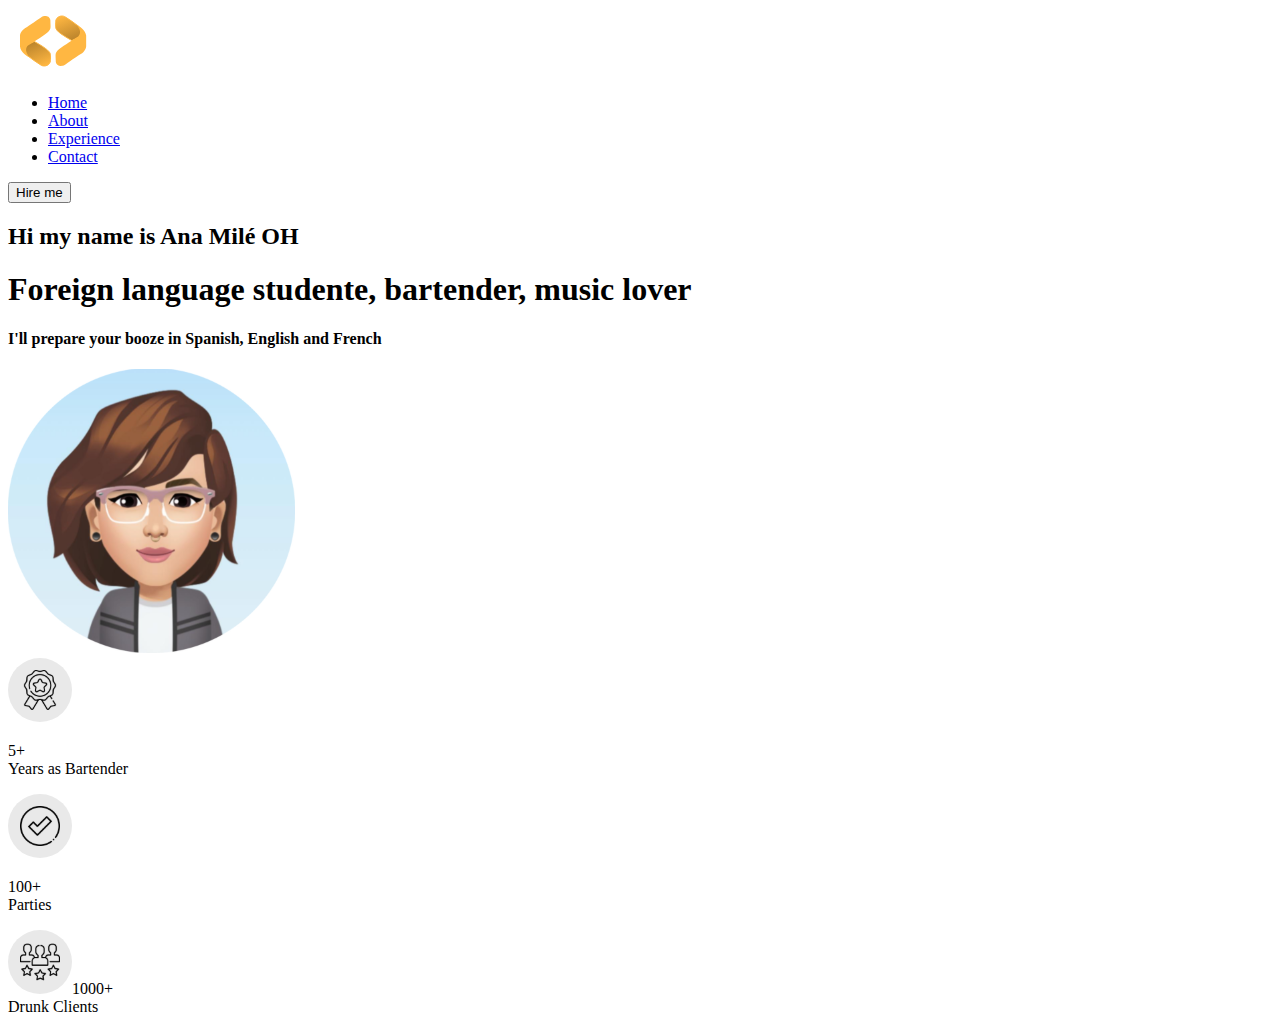
==== index.html @ d3a01eac "Structure of my first CV" ====
<!DOCTYPE html>
<html lang="en">

<head>
    <meta charset="UTF-8">
    <meta http-equiv="X-UA-Compatible" content="IE=edge">
    <meta name="viewport" content="width=device-width, initial-scale=1.0">
    <title>My CV</title>

</head>

<body>
    <header>
        <img src="./img/Frame 7.svg" alt="">
        <nav>
            <ul>
                <li><a href="./Home.html">Home</a></li>
                <li><a href="./About.html">About</a></li>
                <li><a href="./Experience.html">Experience</a></li>
                <li><a href="./Contact.html">Contact</a></li>
            </ul>
        
        </nav>
        <button>Hire me</button>
      
        
    </header>
<h2>Hi my name is Ana Milé OH</h2>
<h1>Foreign language studente, bartender, music lover</h1>
<h4>I'll prepare your booze in Spanish, English and French</h4>
<img src="./img/Avatar.svg" alt="">
<div><img src="./img/Icono 1.svg" alt=""><p>5+ <br> Years as Bartender</p></div>
<div><img src="./img/Icono 2.svg" alt=""><p>100+ <br> Parties</p></div>
<div><img src="./img/Icono 3.svg" alt="">1000+ <br> Drunk Clients</div>
</body>

</html>
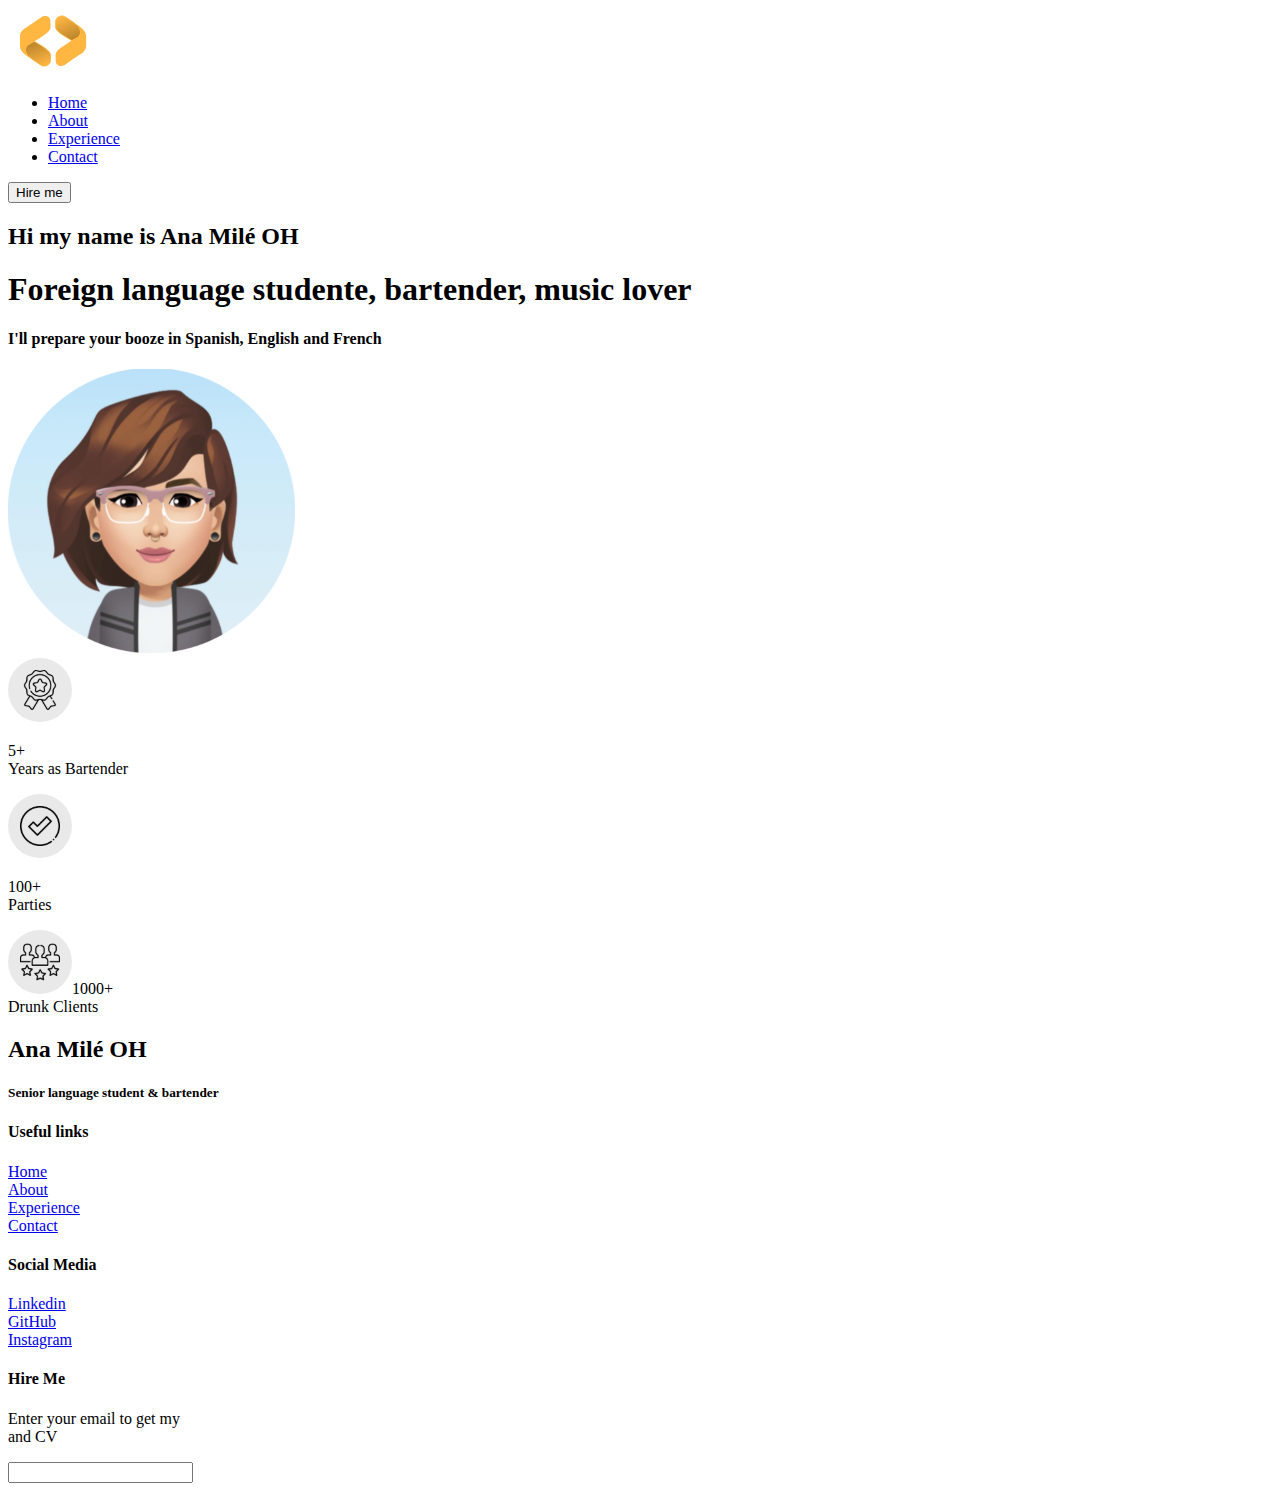
==== commit 1968f245: "Pending changes" ====
--- a/index.html
+++ b/index.html
@@ -19,19 +19,78 @@
                 <li><a href="./Experience.html">Experience</a></li>
                 <li><a href="./Contact.html">Contact</a></li>
             </ul>
-        
+
         </nav>
         <button>Hire me</button>
-      
-        
+
+
     </header>
-<h2>Hi my name is Ana Milé OH</h2>
-<h1>Foreign language studente, bartender, music lover</h1>
-<h4>I'll prepare your booze in Spanish, English and French</h4>
-<img src="./img/Avatar.svg" alt="">
-<div><img src="./img/Icono 1.svg" alt=""><p>5+ <br> Years as Bartender</p></div>
-<div><img src="./img/Icono 2.svg" alt=""><p>100+ <br> Parties</p></div>
-<div><img src="./img/Icono 3.svg" alt="">1000+ <br> Drunk Clients</div>
+    <h2>Hi my name is Ana Milé OH</h2>
+    <h1>Foreign language studente, bartender, music lover</h1>
+    <h4>I'll prepare your booze in Spanish, English and French</h4>
+    <img src="./img/Avatar.svg" alt="">
+    <div><img src="./img/Icono 1.svg" alt="">
+        <p>5+ <br> Years as Bartender</p>
+    </div>
+    <div><img src="./img/Icono 2.svg" alt="">
+        <p>100+ <br> Parties</p>
+    </div>
+    <div><img src="./img/Icono 3.svg" alt="">1000+ <br> Drunk Clients</div>
+
+    <footer>
+        <div> <span>
+                <h2>Ana Milé OH</h2>
+            </span>
+            <p>
+            <h5>Senior language student & bartender</h5>
+            </p>
+
+        </div>
+        <div>
+            <span>
+                <h4>Useful links</h4>
+            </span>
+            <li><a href="./Home.html">Home</a></li>
+            <li><a href="./About.html">About</a></li>
+            <li><a href="./Experience.html">Experience</a></li>
+            <li><a href="./Contact.html">Contact</a></li>
+        </div>
+
+        <div>
+            <span>
+                <h4>Social Media</h4>
+            </span>
+        </div>
+
+        <div>
+            <li><a href="./Home.html">Linkedin</a></li>
+            <li><a href="./About.html">GitHub</a></li>
+            <li><a href="./Experience.html">Instagram</a></li>
+
+        </div>
+
+        <div> <span>
+                <h4>Hire Me</h4>
+            </span>
+            <p> Enter your email to get my <br>
+            and CV</p>
+
+            <input type="email">
+             
+            <img src="" alt="">
+
+
+
+        </div>
+
+
+
+
+
+
+
+
+    </footer>
 </body>
 
 </html>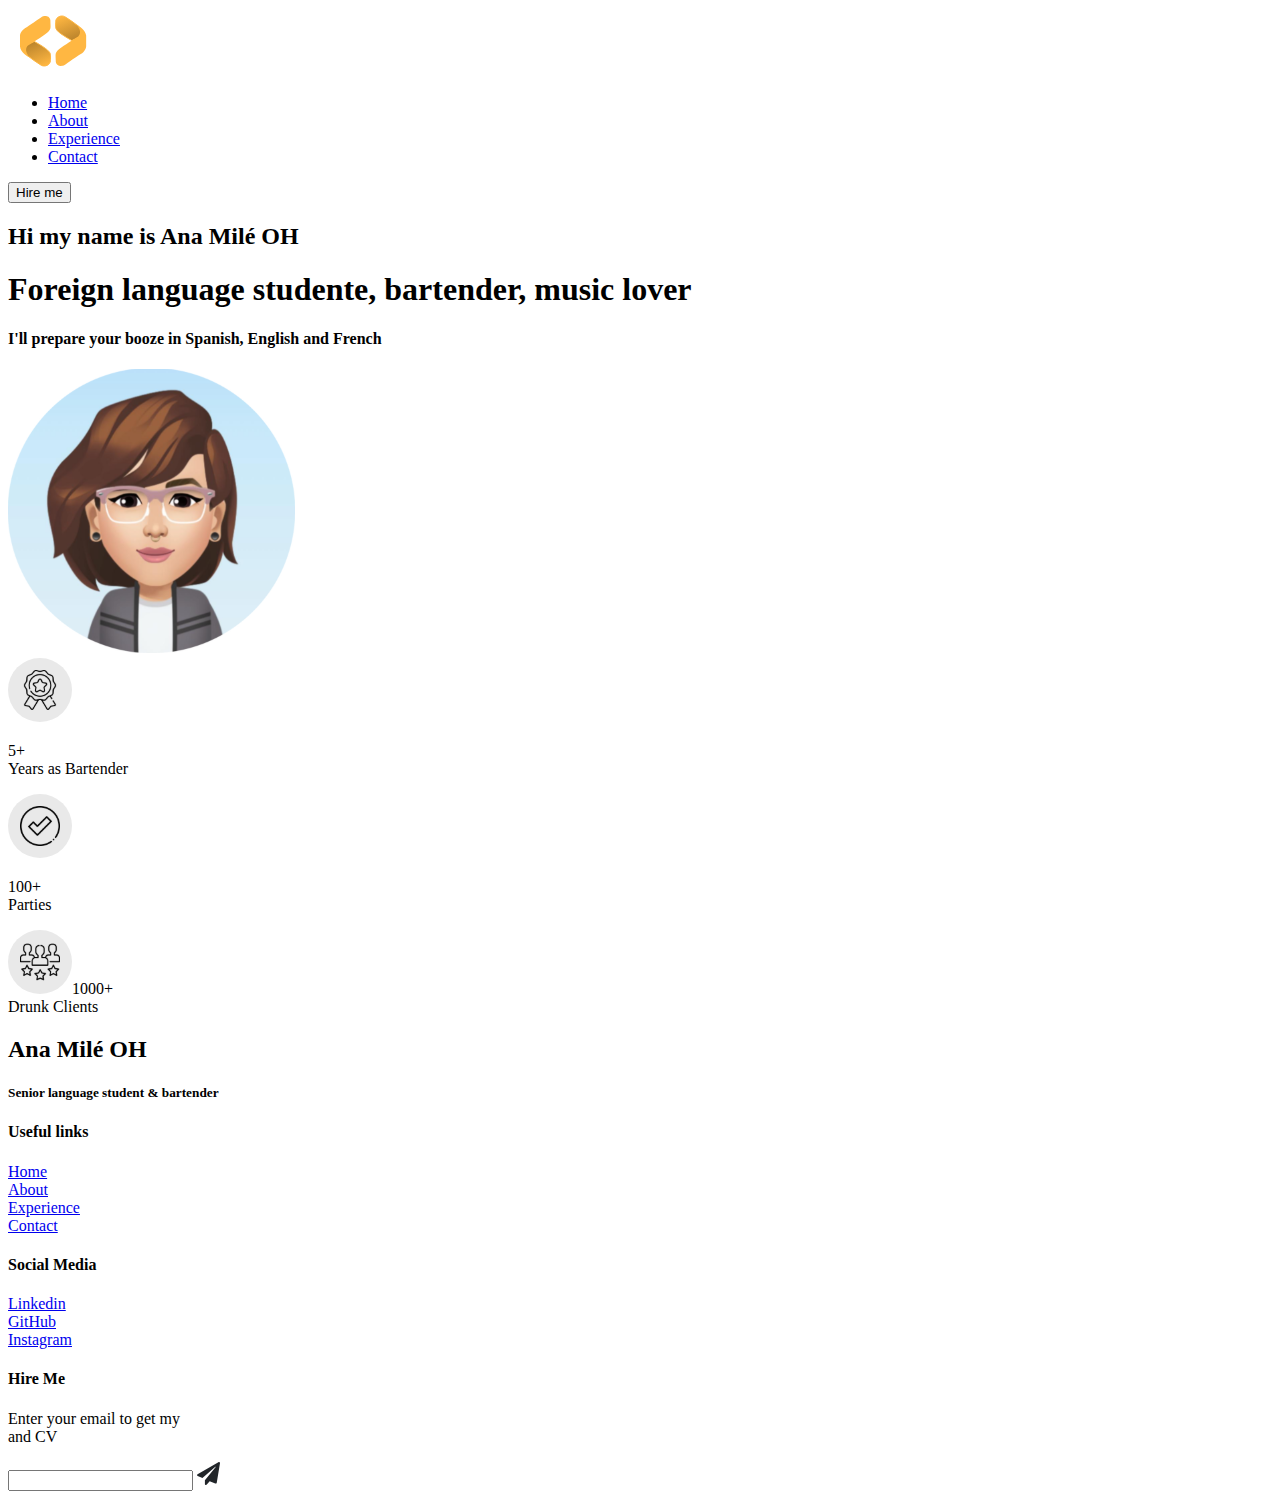
==== commit b585fca2: "My CV updated" ====
--- a/index.html
+++ b/index.html
@@ -73,11 +73,11 @@
                 <h4>Hire Me</h4>
             </span>
             <p> Enter your email to get my <br>
-            and CV</p>
+                and CV</p>
 
             <input type="email">
-             
-            <img src="" alt="">
+
+            <img src="./img/Icono 4.svg" alt="">
 
 
 
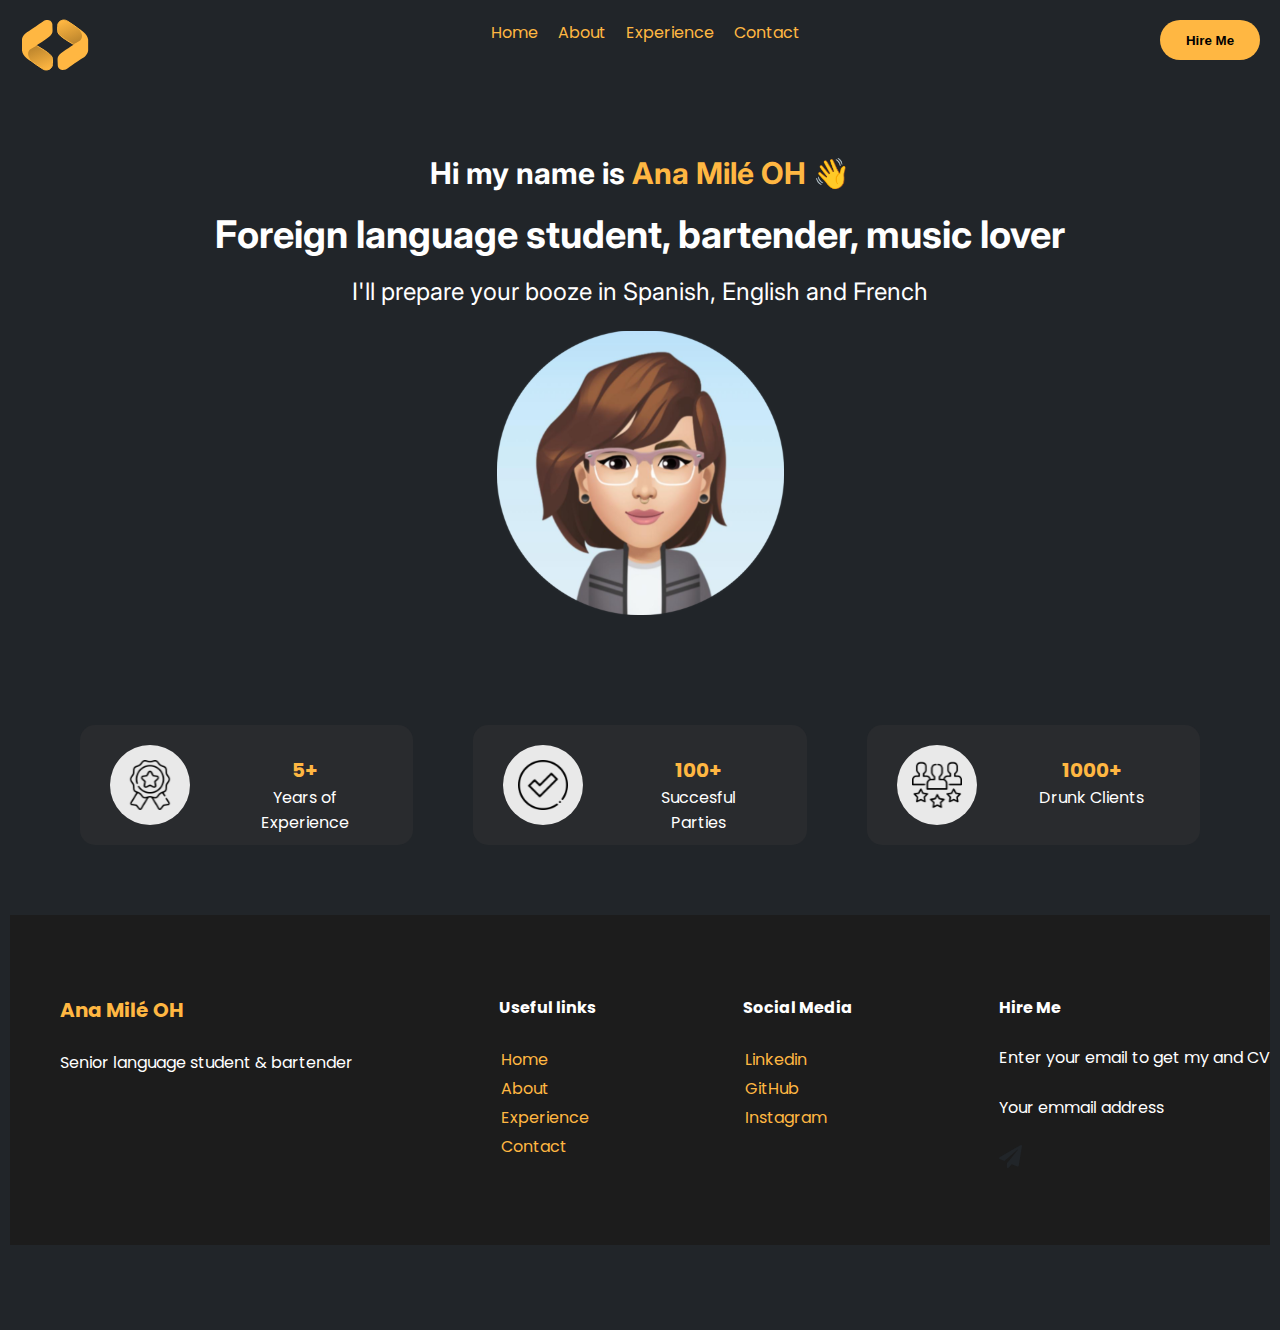
==== commit 4ff90ea9: "footer" ====
--- a/index.html
+++ b/index.html
@@ -5,77 +5,110 @@
     <meta charset="UTF-8">
     <meta http-equiv="X-UA-Compatible" content="IE=edge">
     <meta name="viewport" content="width=device-width, initial-scale=1.0">
+    <link rel="preconnect" href="https://fonts.googleapis.com">
+    <link rel="preconnect" href="https://fonts.gstatic.com" crossorigin>
+    <link
+        href="https://fonts.googleapis.com/css2?family=Inter:wght@400;700&family=Poppins:wght@200;400;500;600;700&family=Work+Sans:ital,wght@0,300;0,400;1,600&display=swap"
+        rel="stylesheet">
+
+    <link rel="stylesheet" href="./CSS/styles.css">
     <title>My CV</title>
 
 </head>
 
-<body>
+<body id="body">
     <header>
-        <img src="./img/Frame 7.svg" alt="">
+        <img src="./img/Frame 7.svg" alt="logo">
         <nav>
             <ul>
-                <li><a href="./Home.html">Home</a></li>
+                <li><a href="./index.html">Home</a></li>
                 <li><a href="./About.html">About</a></li>
                 <li><a href="./Experience.html">Experience</a></li>
                 <li><a href="./Contact.html">Contact</a></li>
             </ul>
 
         </nav>
-        <button>Hire me</button>
+        <button>Hire Me</button>
 
 
     </header>
-    <h2>Hi my name is Ana Milé OH</h2>
-    <h1>Foreign language studente, bartender, music lover</h1>
-    <h4>I'll prepare your booze in Spanish, English and French</h4>
-    <img src="./img/Avatar.svg" alt="">
-    <div><img src="./img/Icono 1.svg" alt="">
-        <p>5+ <br> Years as Bartender</p>
-    </div>
-    <div><img src="./img/Icono 2.svg" alt="">
-        <p>100+ <br> Parties</p>
-    </div>
-    <div><img src="./img/Icono 3.svg" alt="">1000+ <br> Drunk Clients</div>
+
+    <main>
+        <h2>Hi my name is <span id="Minombreamarillo">Ana Milé OH 👋</span></h2>
+        <h1>Foreign language student, bartender, music lover</h1>
+        <span id="subtitulomain">I'll prepare your booze in Spanish, English and French</span>
+
+        <img src="./img/Avatar.svg" alt="Foto de perfil">
+    </main>
+
+    <section>
+        <div class="CajaGris">
+            <img src="./img/Icono 1.svg" alt="">
+            <div class="CajaDescripcion">
+                <span>5+</span>
+                <span>Years of Experience</span>
+            </div>
+
+        </div>
+        <div class="CajaGris">
+            <img src="./img/Icono 2.svg" alt="">
+            <div class="CajaDescripcion">
+                <span>100+</span>
+                <span> Succesful Parties</span>
+            </div>
+
+        </div>
+        <div class="CajaGris">
+            <img src="./img/Icono 3.svg" alt="">
+            <div class="CajaDescripcion">
+                <span>1000+</span>
+                <span>Drunk Clients</span>
+            </div>
+
+
+        </div>
+    </section>
+
+
 
     <footer>
-        <div> <span>
-                <h2>Ana Milé OH</h2>
+        <div> <span class="enbloque">
+                Ana Milé OH
             </span>
-            <p>
-            <h5>Senior language student & bartender</h5>
-            </p>
 
-        </div>
-        <div>
-            <span>
-                <h4>Useful links</h4>
-            </span>
-            <li><a href="./Home.html">Home</a></li>
-            <li><a href="./About.html">About</a></li>
-            <li><a href="./Experience.html">Experience</a></li>
-            <li><a href="./Contact.html">Contact</a></li>
+            <span class="enbloque">Senior language student & bartender</span>
+
         </div>
 
         <div>
-            <span>
-                <h4>Social Media</h4>
-            </span>
+
+            <h4>Useful links</h4>
+            <ul>
+                <li><a href="./Home.html">Home</a></li>
+                <li><a href="./About.html">About</a></li>
+                <li><a href="./Experience.html">Experience</a></li>
+                <li><a href="./Contact.html">Contact</a></li>
+
+            </ul>
         </div>
 
         <div>
-            <li><a href="./Home.html">Linkedin</a></li>
-            <li><a href="./About.html">GitHub</a></li>
-            <li><a href="./Experience.html">Instagram</a></li>
+            <h4>Social Media</h4>
+            <ul>
+
+                <li><a href="./Home.html">Linkedin</a></li>
+                <li><a href="https://github.com/anamileoh">GitHub</a></li>
+                <li><a href="https://www.instagram.com/anamileoh/">Instagram</a></li>
+            </ul>
 
         </div>
 
-        <div> <span>
-                <h4>Hire Me</h4>
-            </span>
-            <p> Enter your email to get my <br>
-                and CV</p>
+        <div>
+            <h4>Hire Me</h4>
+            <span> Enter your email to get my and CV </span>
 
-            <input type="email">
+
+            <form action="">Your emmail address</form>
 
             <img src="./img/Icono 4.svg" alt="">
 
--- a/CSS/styles.css
+++ b/CSS/styles.css
@@ -0,0 +1,184 @@
+@import url('https://fonts.googleapis.com/css2?family=Inter:wght@400;700&family=Poppins:wght@200;400;500;600;700&family=Work+Sans:ital,wght@0,300;0,400;1,600&display=swap');
+
+
+
+* {
+    margin: auto;
+    margin: 0px;
+    margin-bottom: 25px
+}
+
+header {
+    display: flex;
+    justify-content: space-between;
+}
+
+ul {
+    display: flex;
+}
+
+
+body {
+    padding: 10px;
+    font-family: 'Poppins', sans-serif;
+
+    background-color: #212529;
+    color: #ffffff;
+}
+
+li {
+    margin: 10px;
+    list-style-type: none;
+}
+
+a {
+    text-decoration: none;
+    color: #ffffff;
+
+}
+
+a:link,
+a:hover {
+    color: #ffb742
+}
+
+
+button {
+    margin: 10px;
+    font-weight: bold;
+    border-radius: 20px;
+    border-style: none;
+    width: 100px;
+    height: 40px;
+    padding: 5px;
+    background-color: #ffb742;
+}
+
+
+
+.CajaGris {
+    display: flex;
+    flex-direction: row;
+
+
+    background-color: #292b2e;
+    border-radius: 15px;
+}
+
+/* simbolo >  sirve para aplicar un estilo a TODAS las etiquetas  que esten en el primer nivel */
+
+.CajaGris>img {
+    
+    margin: 20px;
+    width: 30%;
+
+}
+
+.CajaDescripcion {
+    display: flex;
+    flex-direction: column;
+}
+
+.CajaDescripcion span {
+    text-align: center;
+    margin: 0px;
+}
+
+/* filtro first child sirve para aplicar estilos propiedades UNICAMENTE al primer elemento hijo (child) */
+
+.CajaDescripcion span:first-child {
+    font-weight: bold;
+    color: #ffb742;
+    font-size: 20px;
+    
+}
+
+
+
+main {
+    font-family: 'inter';
+    text-align: center;
+    margin: 50px 10px;
+
+
+}
+
+h1,
+h2 {
+    margin: 20px;
+}
+
+#subtitulomain {
+    display: block;
+
+}
+
+section {
+    display: flex;
+    margin: 40px;
+}
+
+section div {
+    height: 120px;
+    width: 33%;
+    margin: 30px;
+}
+
+
+h2 {
+    font-size: 30px;
+}
+
+#Minombreamarillo {
+    color: #ffb742;
+}
+
+h1 {
+    font-size: 38px;
+}
+
+#subtitulomain {
+    font-size: 24px;
+}
+
+
+
+
+
+
+
+footer {
+    display: flex;
+    justify-content: space-between;
+
+    padding: 80px 0px 20px 50px;
+    background-color: #1c1c1c;
+}
+
+footer div {
+
+
+}
+
+footer ul {
+    flex-direction: column;
+    padding: 0px;
+}
+
+footer span {
+    display: block;
+}
+
+
+footer div span:first-child {
+    color:#ffb742;
+    font-size: 20px;
+    font-weight: bold;
+}
+.enbloque {
+    display: block;
+}
+
+footer li {
+    margin: 2px;
+}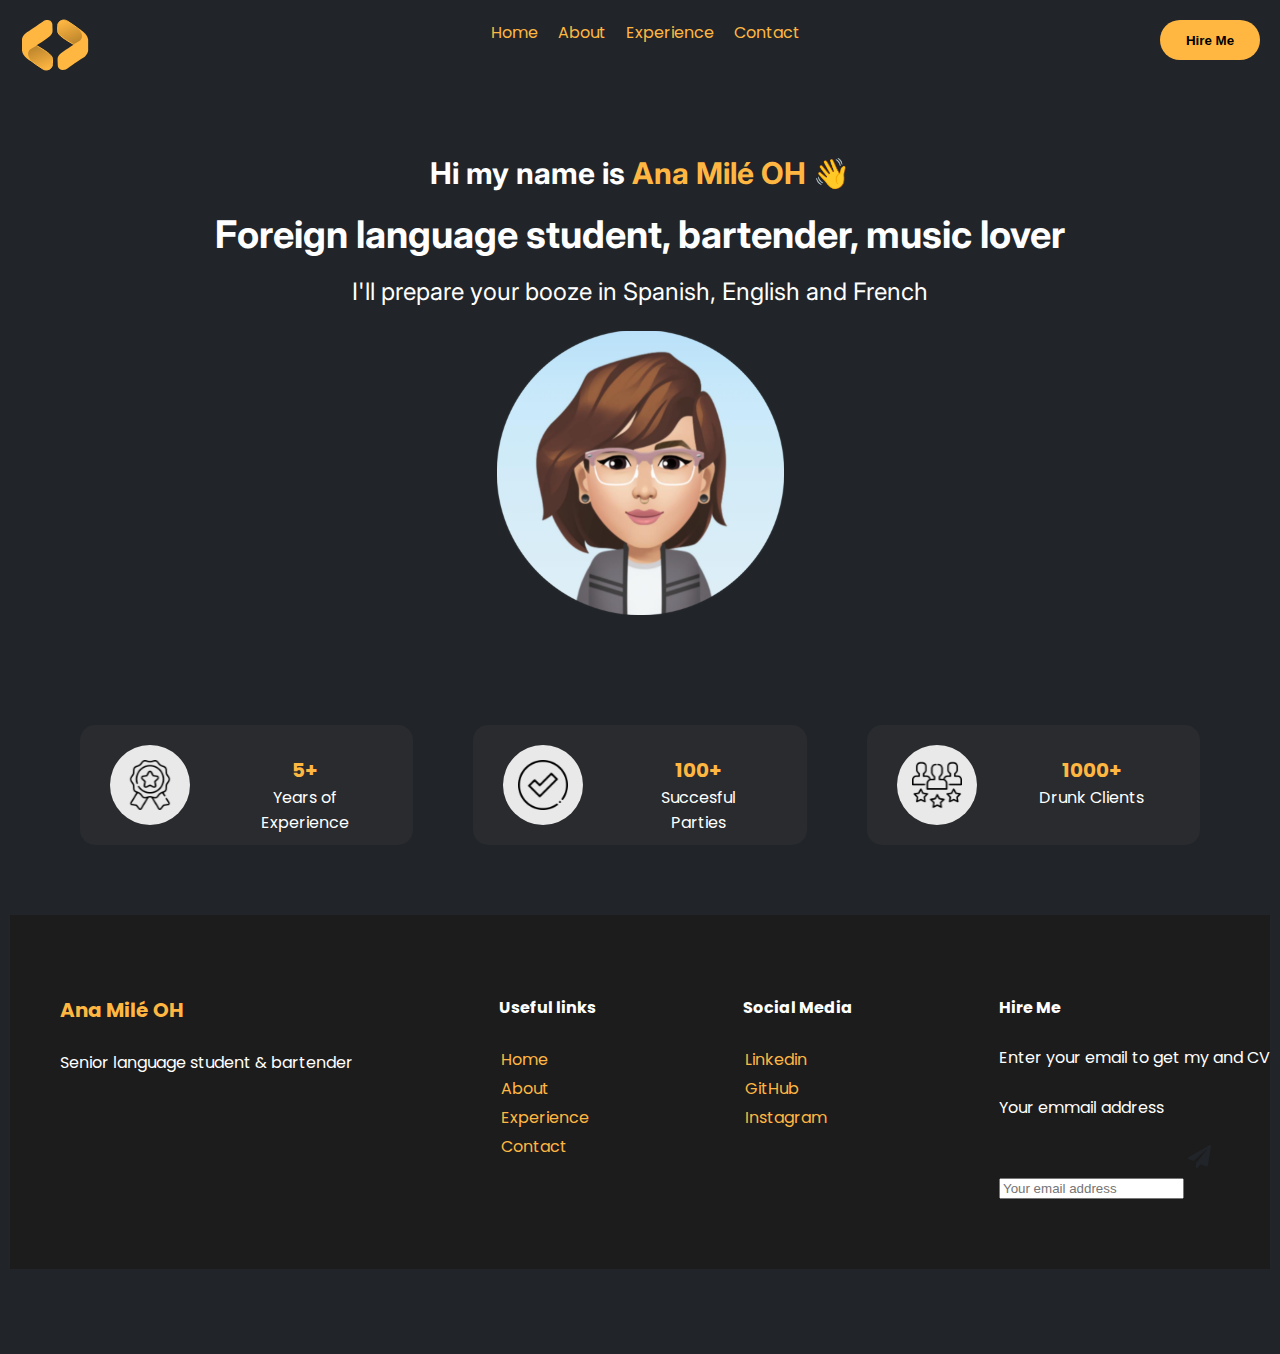
==== commit 235df2a0: "avance cv" ====
--- a/index.html
+++ b/index.html
@@ -109,6 +109,7 @@
 
 
             <form action="">Your emmail address</form>
+            <input type="email" placeholder="Your email address">
 
             <img src="./img/Icono 4.svg" alt="">
 
@@ -119,10 +120,6 @@
 
 
 
-
-
-
-
     </footer>
 </body>
 
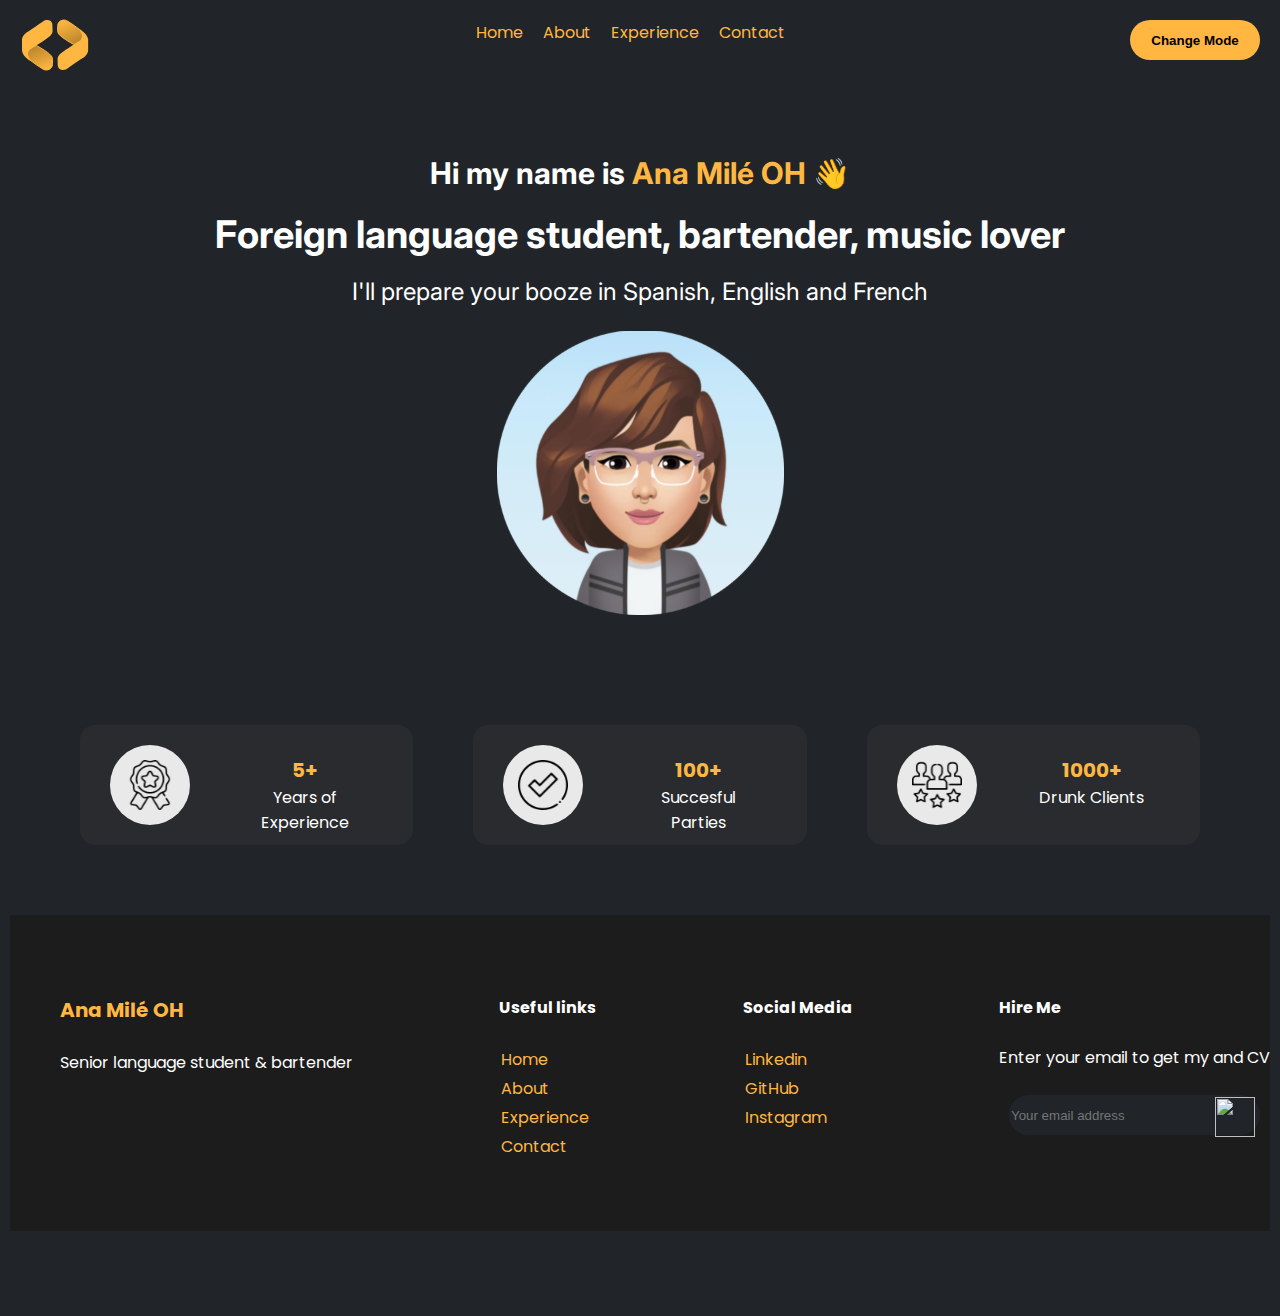
==== commit 4109a8a9: "Dont know" ====
--- a/index.html
+++ b/index.html
@@ -7,20 +7,20 @@
     <meta name="viewport" content="width=device-width, initial-scale=1.0">
     <link rel="preconnect" href="https://fonts.googleapis.com">
     <link rel="preconnect" href="https://fonts.gstatic.com" crossorigin>
-    <link
-        href="https://fonts.googleapis.com/css2?family=Inter:wght@400;700&family=Poppins:wght@200;400;500;600;700&family=Work+Sans:ital,wght@0,300;0,400;1,600&display=swap"
+    <link href="https://fonts.googleapis.com/css2?family=Inter:wght@400;700&family=Poppins:wght@200;400;500;600;700&family=Work+Sans:ital,wght@0,300;0,400;1,600&display=swap"
         rel="stylesheet">
 
     <link rel="stylesheet" href="./CSS/styles.css">
+    <script src="JS/mode.js"></script>
     <title>My CV</title>
 
 </head>
 
-<body id="body">
+<body>
     <header>
         <img src="./img/Frame 7.svg" alt="logo">
         <nav>
-            <ul>
+            <ul class="nav-links">
                 <li><a href="./index.html">Home</a></li>
                 <li><a href="./About.html">About</a></li>
                 <li><a href="./Experience.html">Experience</a></li>
@@ -28,12 +28,12 @@
             </ul>
 
         </nav>
-        <button>Hire Me</button>
+        <button id="button-light">Change Mode</button>
 
 
     </header>
 
-    <main>
+    <main class="main-info">
         <h2>Hi my name is <span id="Minombreamarillo">Ana Milé OH 👋</span></h2>
         <h1>Foreign language student, bartender, music lover</h1>
         <span id="subtitulomain">I'll prepare your booze in Spanish, English and French</span>
@@ -41,7 +41,7 @@
         <img src="./img/Avatar.svg" alt="Foto de perfil">
     </main>
 
-    <section>
+    <section class="index-section">
         <div class="CajaGris">
             <img src="./img/Icono 1.svg" alt="">
             <div class="CajaDescripcion">
@@ -108,12 +108,10 @@
             <span> Enter your email to get my and CV </span>
 
 
-            <form action="">Your emmail address</form>
-            <input type="email" placeholder="Your email address">
-
-            <img src="./img/Icono 4.svg" alt="">
-
-
+            <div class="emailBox">
+                <input type="email" placeholder="Your email address">
+                <img class="sendLogo" src="./img/send.svg" alt="">
+            </div>
 
         </div>
 
--- a/CSS/styles.css
+++ b/CSS/styles.css
@@ -26,6 +26,8 @@
     color: #ffffff;
 }
 
+
+
 li {
     margin: 10px;
     list-style-type: none;
@@ -33,7 +35,7 @@
 
 a {
     text-decoration: none;
-    color: #ffffff;
+    color: white;
 
 }
 
@@ -42,13 +44,19 @@
     color: #ffb742
 }
 
+
+
+
+.main-info {
+    color: white;
+}
 
 button {
     margin: 10px;
     font-weight: bold;
     border-radius: 20px;
     border-style: none;
-    width: 100px;
+    width: 130px;
     height: 40px;
     padding: 5px;
     background-color: #ffb742;
@@ -68,7 +76,7 @@
 /* simbolo >  sirve para aplicar un estilo a TODAS las etiquetas  que esten en el primer nivel */
 
 .CajaGris>img {
-    
+
     margin: 20px;
     width: 30%;
 
@@ -90,7 +98,7 @@
     font-weight: bold;
     color: #ffb742;
     font-size: 20px;
-    
+
 }
 
 
@@ -113,12 +121,12 @@
 
 }
 
-section {
+.index-section {
     display: flex;
     margin: 40px;
 }
 
-section div {
+.index-section div {
     height: 120px;
     width: 33%;
     margin: 30px;
@@ -155,10 +163,7 @@
     background-color: #1c1c1c;
 }
 
-footer div {
-
-
-}
+
 
 footer ul {
     flex-direction: column;
@@ -171,14 +176,65 @@
 
 
 footer div span:first-child {
-    color:#ffb742;
+    color: #ffb742;
     font-size: 20px;
     font-weight: bold;
 }
+
 .enbloque {
     display: block;
 }
 
 footer li {
     margin: 2px;
+}
+
+.emailBox {
+    position: relative;
+    background: #212529;
+    border-radius: 50px;
+    color: #7C7C7C;
+    height: 40px;
+    margin: 10px;
+    margin-top: 20px;
+}
+
+.emailBox input {
+    border: none;
+    border-radius: 50px;
+    display: block;
+    width: 100%;
+    box-sizing: border-box;
+    background: #212529;
+    border-radius: 50px;
+    color: #7C7C7C;
+    height: 40px;
+}
+
+.emailBox img {
+    position: absolute;
+    top: 2px;
+    right: 5px
+}
+
+.sendLogo {
+    width: 40px;
+    height: 40px;
+}
+
+.body-change-mode {
+    background-color: white;
+}
+
+.main-change-mode {
+    color: black;
+}
+
+.nav-change-mode {
+    color: black;
+}
+
+.caja-info-change-mode {
+    background-color: black;
+    color: white;
 }